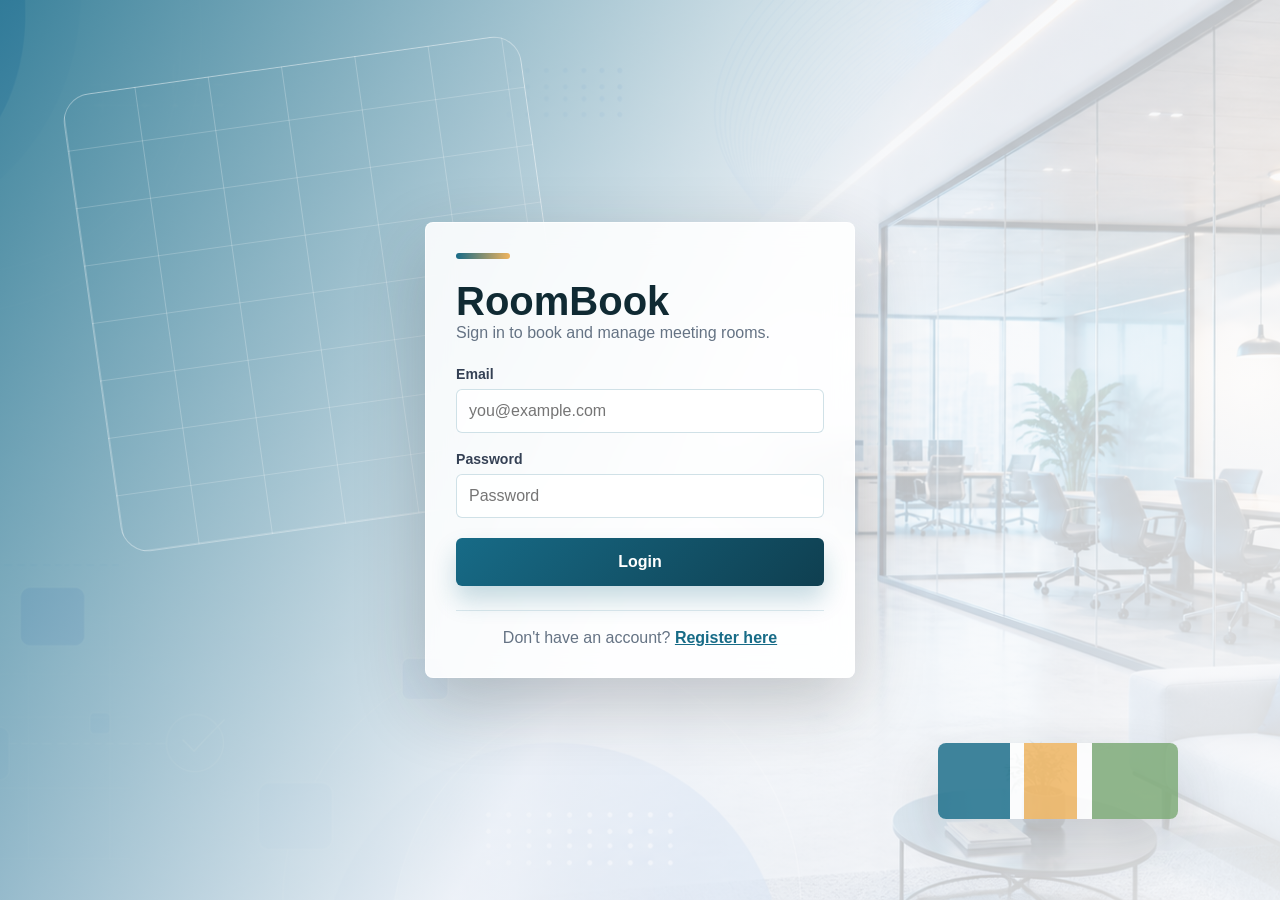
==== admin-dashboard.html @ e669f6e1 "Add admin analytics dashboard and enforce user for strong password creation" ====
<!DOCTYPE html>
<html>
<head>
    <meta name="viewport" content="width=device-width, initial-scale=1.0">
    <title>RoomBook Admin Analytics</title>
    <link rel="stylesheet" href="styles.css">
</head>
<body>

<main class="app-shell">
    <header class="topbar">
        <div class="brand">
            <h1>Admin Analytics</h1>
            <p>Booking statistics, room utilisation, user activity, and security metrics.</p>
        </div>
        <div class="user-actions">
            <p id="adminStatus" class="muted"></p>
            <button class="secondary" onclick="window.location.href='index.html'">Bookings</button>
            <button class="secondary" onclick="logout()">Logout</button>
        </div>
    </header>

    <section class="analytics-grid">
        <div class="metric-card">
            <span>Total Bookings</span>
            <strong id="totalBookings">0</strong>
        </div>
        <div class="metric-card">
            <span>Confirmed</span>
            <strong id="confirmedBookings">0</strong>
        </div>
        <div class="metric-card">
            <span>Cancelled</span>
            <strong id="cancelledBookings">0</strong>
        </div>
        <div class="metric-card">
            <span>Rooms</span>
            <strong id="totalRooms">0</strong>
        </div>
        <div class="metric-card">
            <span>Users</span>
            <strong id="totalUsers">0</strong>
        </div>
    </section>

    <section class="dashboard-grid">
        <div class="panel">
            <div class="panel-header">
                <h2>Room Utilisation</h2>
            </div>
            <div id="roomUtilisationList" class="report-list"></div>
        </div>

        <div class="panel">
            <div class="panel-header">
                <h2>Booking Trends</h2>
            </div>
            <div id="bookingTrendsList" class="report-list"></div>
        </div>

        <div class="panel">
            <div class="panel-header">
                <h2>User Activity</h2>
            </div>
            <div id="userActivityList" class="report-list"></div>
        </div>

        <div class="panel">
            <div class="panel-header">
                <h2>Security Metrics</h2>
            </div>
            <div class="security-grid">
                <div>
                    <span>Admin Users</span>
                    <strong id="adminUsers">0</strong>
                </div>
                <div>
                    <span>Standard Users</span>
                    <strong id="standardUsers">0</strong>
                </div>
                <div>
                    <span>Cancellation Rate</span>
                    <strong id="cancellationRate">0%</strong>
                </div>
                <div>
                    <span>Login Event Tracking</span>
                    <strong id="loginEventTracking">-</strong>
                </div>
            </div>
        </div>
    </section>

    <p id="analyticsResult" class="status-message"></p>
</main>

<script src="admin-dashboard.js"></script>
</body>
</html>
---- styles.css ----
:root {
    --bg: #f6f7f9;
    --surface: #ffffff;
    --surface-soft: #eef2f6;
    --text: #17202a;
    --muted: #657384;
    --line: #d8dee6;
    --primary: #176b87;
    --primary-hover: #12566c;
    --success-bg: #e8f6ef;
    --success-text: #17643a;
    --danger: #b42318;
    --danger-bg: #fff1f0;
    --shadow: 0 16px 40px rgba(23, 32, 42, 0.08);
}

* {
    box-sizing: border-box;
}

body {
    margin: 0;
    min-height: 100vh;
    font-family: Arial, Helvetica, sans-serif;
    color: var(--text);
    background:
        linear-gradient(rgba(246, 247, 249, 0.82), rgba(246, 247, 249, 0.9)),
        url("RoomBook-Bg.png") center / cover fixed;
}

button,
input,
select {
    font: inherit;
}

button {
    min-height: 42px;
    border: 0;
    border-radius: 6px;
    padding: 0 16px;
    color: #ffffff;
    background: var(--primary);
    cursor: pointer;
}

button:hover {
    background: var(--primary-hover);
}

button.secondary {
    color: var(--text);
    background: var(--surface-soft);
}

button.secondary:hover {
    background: #e0e7ef;
}

button.danger {
    color: var(--danger);
    background: var(--danger-bg);
}

button.danger:hover {
    background: #ffe1df;
}

input,
select {
    width: 100%;
    min-height: 44px;
    border: 1px solid var(--line);
    border-radius: 6px;
    padding: 0 12px;
    color: var(--text);
    background: #ffffff;
}

input:focus,
select:focus {
    outline: 3px solid rgba(23, 107, 135, 0.18);
    border-color: var(--primary);
}

label {
    display: block;
    margin-bottom: 7px;
    font-size: 0.88rem;
    font-weight: 700;
    color: #344054;
}

a {
    color: var(--primary);
    font-weight: 700;
}

.app-shell {
    width: min(1120px, calc(100% - 32px));
    margin: 0 auto;
    padding: 28px 0;
}

.topbar {
    display: flex;
    align-items: center;
    justify-content: space-between;
    gap: 18px;
    margin-bottom: 24px;
}

.brand {
    display: flex;
    flex-direction: column;
    gap: 4px;
}

.brand h1,
.auth-panel h1 {
    margin: 0;
    font-size: clamp(1.8rem, 4vw, 2.5rem);
    letter-spacing: 0;
}

.brand p,
.auth-panel p,
.muted {
    margin: 0;
    color: var(--muted);
}

.user-actions {
    display: flex;
    align-items: center;
    gap: 12px;
}

.layout-grid {
    display: grid;
    grid-template-columns: minmax(280px, 380px) 1fr;
    gap: 22px;
    align-items: start;
}

.dashboard-grid {
    display: grid;
    grid-template-columns: repeat(2, minmax(280px, 1fr));
    gap: 22px;
    align-items: start;
}

.analytics-grid {
    display: grid;
    grid-template-columns: repeat(5, minmax(140px, 1fr));
    gap: 14px;
    margin-bottom: 22px;
}

.metric-card {
    display: grid;
    gap: 8px;
    min-height: 112px;
    border: 1px solid var(--line);
    border-radius: 8px;
    padding: 18px;
    background: rgba(255, 255, 255, 0.94);
    box-shadow: var(--shadow);
}

.metric-card span,
.security-grid span {
    color: var(--muted);
    font-size: 0.86rem;
    font-weight: 700;
}

.metric-card strong {
    font-size: 2rem;
    line-height: 1;
}

.hidden {
    display: none;
}

.panel,
.auth-panel {
    border: 1px solid var(--line);
    border-radius: 8px;
    background: rgba(255, 255, 255, 0.94);
    box-shadow: var(--shadow);
}

.panel {
    padding: 22px;
}

.panel-header {
    display: flex;
    justify-content: space-between;
    gap: 12px;
    align-items: center;
    margin-bottom: 20px;
}

.panel h2 {
    margin: 0;
    font-size: 1.2rem;
}

.admin-panel {
    margin-bottom: 22px;
}

.admin-grid {
    display: grid;
    grid-template-columns: minmax(260px, 340px) 1fr;
    gap: 20px;
    align-items: start;
}

.form-grid {
    display: grid;
    gap: 16px;
}

.time-grid {
    display: grid;
    grid-template-columns: 1fr 1fr;
    gap: 12px;
}

.button-row {
    display: flex;
    gap: 10px;
    flex-wrap: wrap;
}

.status-message {
    min-height: 24px;
    margin: 18px 0 0;
    color: var(--muted);
}

.reservations-list {
    display: grid;
    gap: 12px;
    margin: 0;
    padding: 0;
    list-style: none;
}

.rooms-list {
    display: grid;
    gap: 12px;
    margin: 0;
    padding: 0;
    list-style: none;
}

.report-list {
    display: grid;
    gap: 12px;
}

.report-row {
    display: grid;
    grid-template-columns: 1fr auto;
    gap: 14px;
    align-items: center;
    border: 1px solid var(--line);
    border-radius: 8px;
    padding: 14px;
    background: #ffffff;
}

.report-main {
    display: grid;
    gap: 5px;
    min-width: 0;
}

.report-main span {
    color: var(--muted);
    overflow-wrap: anywhere;
}

.report-value {
    color: var(--primary);
    font-weight: 800;
    text-align: right;
}

.security-grid {
    display: grid;
    grid-template-columns: repeat(2, minmax(160px, 1fr));
    gap: 14px;
}

.security-grid div {
    display: grid;
    gap: 8px;
    border: 1px solid var(--line);
    border-radius: 8px;
    padding: 14px;
    background: #ffffff;
}

.security-grid strong {
    font-size: 1.15rem;
}

.reservation-item,
.room-item {
    display: grid;
    grid-template-columns: 1fr auto;
    gap: 14px;
    align-items: center;
    border: 1px solid var(--line);
    border-radius: 8px;
    padding: 14px;
    background: #ffffff;
}

.reservation-item.cancelled {
    background: #f3f5f7;
    color: var(--muted);
}

.reservation-main {
    display: grid;
    gap: 6px;
}

.room-main {
    display: grid;
    gap: 6px;
}

.room-actions {
    display: flex;
    gap: 8px;
    flex-wrap: wrap;
    justify-content: flex-end;
}

.reservation-room {
    font-weight: 800;
}

.reservation-meta {
    color: var(--muted);
}

.badge {
    width: fit-content;
    border-radius: 999px;
    padding: 4px 10px;
    font-size: 0.78rem;
    font-weight: 800;
    color: var(--success-text);
    background: var(--success-bg);
}

.badge.cancelled {
    color: var(--muted);
    background: #e2e7ec;
}

.empty-state {
    border: 1px dashed var(--line);
    border-radius: 8px;
    padding: 24px;
    color: var(--muted);
    text-align: center;
    background: #ffffff;
}

.reservations-history-action {
    display: flex;
    justify-content: flex-start;
    padding-top: 2px;
}

.auth-page {
    display: grid;
    place-items: center;
    min-height: 100vh;
    padding: 28px 16px;
}

.auth-panel {
    width: min(430px, 100%);
    padding: 30px;
}

.auth-panel form,
.auth-form {
    display: grid;
    gap: 16px;
    margin-top: 24px;
}

.auth-footer {
    margin-top: 22px;
    text-align: center;
}

.login-page {
    position: relative;
    overflow: hidden;
    background:
        linear-gradient(120deg, rgba(23, 107, 135, 0.82), rgba(246, 247, 249, 0.7) 54%, rgba(255, 255, 255, 0.88)),
        url("RoomBook-Bg.png") center / cover;
}

.login-page::before {
    content: "";
    position: absolute;
    inset: 7% auto auto 7%;
    width: min(460px, 64vw);
    height: min(460px, 64vw);
    border: 1px solid rgba(255, 255, 255, 0.34);
    border-radius: 28px;
    background:
        repeating-linear-gradient(
            90deg,
            rgba(255, 255, 255, 0.24) 0 1px,
            transparent 1px 74px
        ),
        repeating-linear-gradient(
            0deg,
            rgba(255, 255, 255, 0.2) 0 1px,
            transparent 1px 58px
        );
    transform: rotate(-8deg);
}

.login-page::after {
    content: "";
    position: absolute;
    right: max(20px, 8vw);
    bottom: max(22px, 9vh);
    width: 240px;
    height: 76px;
    border-radius: 8px;
    background:
        linear-gradient(90deg, #176b87 0 30%, #ffffff 30% 36%, #f0b45d 36% 58%, #ffffff 58% 64%, #7aa874 64% 100%);
    box-shadow: 0 24px 60px rgba(23, 32, 42, 0.18);
    opacity: 0.82;
}

.login-panel {
    position: relative;
    z-index: 1;
    border: 1px solid rgba(255, 255, 255, 0.68);
    background: rgba(255, 255, 255, 0.88);
    box-shadow: 0 26px 70px rgba(23, 32, 42, 0.24);
    backdrop-filter: blur(14px);
}

.login-panel::before {
    content: "";
    display: block;
    width: 54px;
    height: 6px;
    margin-bottom: 20px;
    border-radius: 999px;
    background: linear-gradient(90deg, var(--primary), #f0b45d);
}

.login-panel h1 {
    color: #102a33;
}

.login-panel .auth-form {
    gap: 18px;
}

.login-panel input {
    border-color: rgba(23, 107, 135, 0.2);
    background: rgba(255, 255, 255, 0.84);
    box-shadow: inset 0 1px 0 rgba(255, 255, 255, 0.7);
}

.login-panel button {
    min-height: 48px;
    margin-top: 2px;
    background: linear-gradient(135deg, #176b87, #0f3f50);
    box-shadow: 0 14px 24px rgba(23, 107, 135, 0.24);
    font-weight: 800;
}

.login-panel button:hover {
    background: linear-gradient(135deg, #1a7797, #12566c);
}

.login-panel .auth-footer {
    padding-top: 18px;
    border-top: 1px solid rgba(23, 107, 135, 0.14);
}

@media (max-width: 760px) {
    .topbar,
    .user-actions,
    .layout-grid,
    .dashboard-grid,
    .analytics-grid,
    .admin-grid,
    .reservation-item,
    .room-item,
    .report-row,
    .security-grid {
        grid-template-columns: 1fr;
    }

    .topbar,
    .user-actions {
        align-items: stretch;
    }

    .layout-grid {
        display: grid;
    }

    .time-grid {
        grid-template-columns: 1fr;
    }

    .reservation-item button,
    .room-actions button {
        width: 100%;
    }

    .room-actions {
        justify-content: stretch;
    }

    .report-value {
        text-align: left;
    }

    .login-page::before {
        inset: 4% auto auto -24%;
    }

    .login-page::after {
        right: 16px;
        bottom: 16px;
        width: 160px;
        height: 52px;
    }
}
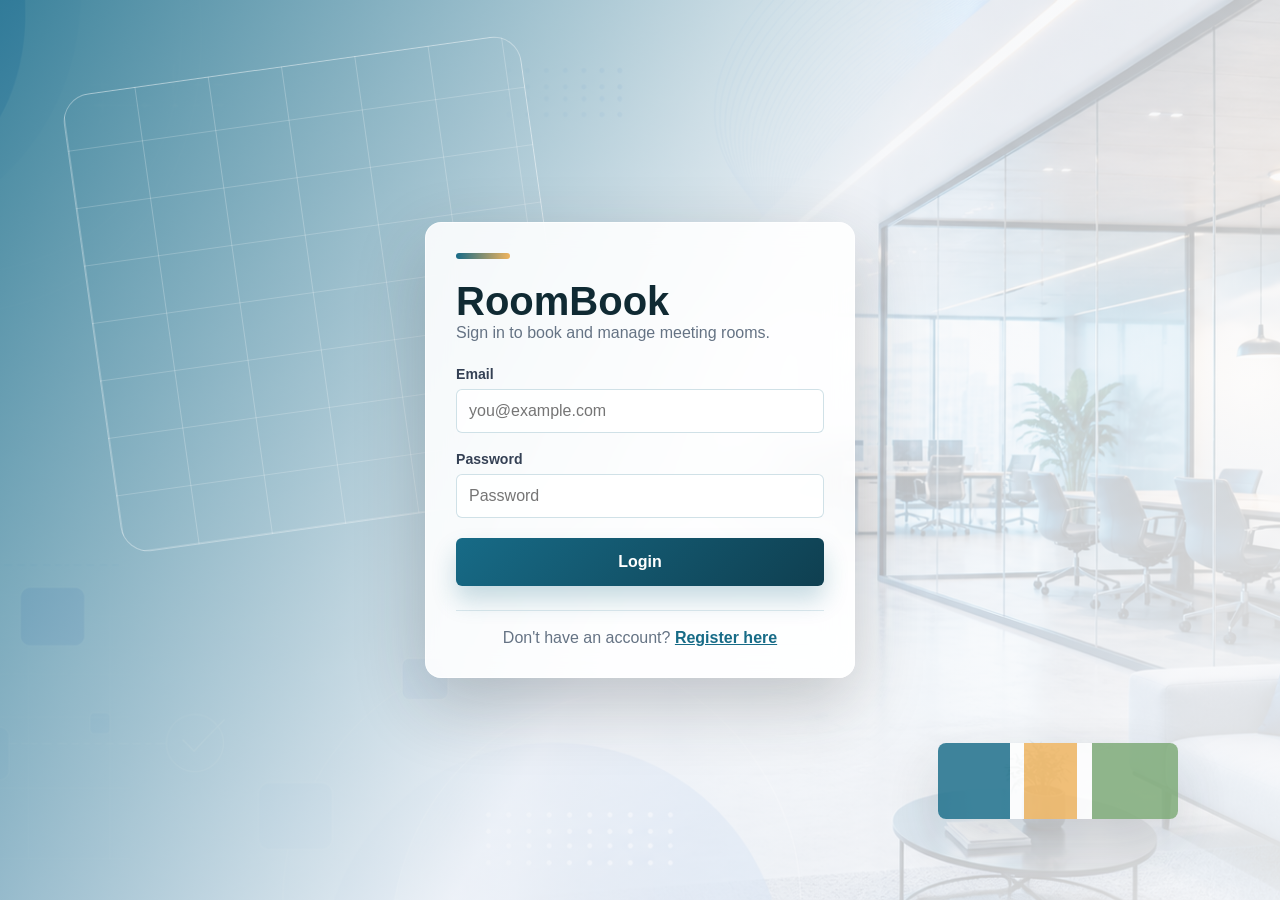
==== commit c956989b: "added admin user management and session token" ====
--- a/admin-dashboard.html
+++ b/admin-dashboard.html
@@ -40,6 +40,41 @@
         <div class="metric-card">
             <span>Users</span>
             <strong id="totalUsers">0</strong>
+        </div>
+    </section>
+
+    <section class="panel admin-panel">
+        <div class="panel-header">
+            <h2>User Management</h2>
+        </div>
+        <div class="user-management-grid">
+            <form id="createUserForm" class="form-grid">
+                <div>
+                    <label for="newUserName">Name</label>
+                    <input type="text" id="newUserName" required>
+                </div>
+                <div>
+                    <label for="newUserEmail">Email</label>
+                    <input type="email" id="newUserEmail" required>
+                </div>
+                <div>
+                    <label for="newUserPassword">Password</label>
+                    <input type="password" id="newUserPassword" required>
+                </div>
+                <div>
+                    <label for="newUserRole">Role</label>
+                    <select id="newUserRole" required>
+                        <option value="USER">User</option>
+                        <option value="ADMIN">Admin</option>
+                    </select>
+                </div>
+                <button type="submit">Create User</button>
+            </form>
+
+            <div>
+                <div id="adminUserList" class="users-list"></div>
+                <p id="userManagementResult" class="status-message"></p>
+            </div>
         </div>
     </section>
 
--- a/styles.css
+++ b/styles.css
@@ -154,18 +154,28 @@
     display: grid;
     grid-template-columns: repeat(5, minmax(140px, 1fr));
     gap: 14px;
-    margin-bottom: 22px;
+    margin-bottom: 24px;
 }
 
 .metric-card {
+    position: relative;
     display: grid;
     gap: 8px;
-    min-height: 112px;
+    min-height: 118px;
     border: 1px solid var(--line);
-    border-radius: 8px;
+    border-radius: 14px;
     padding: 18px;
-    background: rgba(255, 255, 255, 0.94);
+    background: linear-gradient(135deg, rgba(255, 255, 255, 0.97), rgba(233, 243, 248, 0.95));
     box-shadow: var(--shadow);
+    overflow: hidden;
+}
+
+.metric-card::before {
+    content: "";
+    position: absolute;
+    inset: 0 auto 0 0;
+    width: 4px;
+    background: linear-gradient(180deg, var(--primary), #6ed5ff);
 }
 
 .metric-card span,
@@ -173,11 +183,14 @@
     color: var(--muted);
     font-size: 0.86rem;
     font-weight: 700;
+    text-transform: uppercase;
+    letter-spacing: 0.08em;
 }
 
 .metric-card strong {
-    font-size: 2rem;
+    font-size: 2.05rem;
     line-height: 1;
+    color: var(--primary);
 }
 
 .hidden {
@@ -187,9 +200,10 @@
 .panel,
 .auth-panel {
     border: 1px solid var(--line);
-    border-radius: 8px;
-    background: rgba(255, 255, 255, 0.94);
+    border-radius: 16px;
+    background: rgba(255, 255, 255, 0.96);
     box-shadow: var(--shadow);
+    backdrop-filter: blur(6px);
 }
 
 .panel {
@@ -201,21 +215,39 @@
     justify-content: space-between;
     gap: 12px;
     align-items: center;
-    margin-bottom: 20px;
+    margin-bottom: 16px;
+    padding-bottom: 12px;
+    border-bottom: 1px solid var(--line);
 }
 
 .panel h2 {
     margin: 0;
     font-size: 1.2rem;
+    color: var(--primary);
 }
 
 .admin-panel {
     margin-bottom: 22px;
 }
 
+.account-panel {
+    margin-top: 22px;
+}
+
+.account-form {
+    max-width: 520px;
+}
+
 .admin-grid {
     display: grid;
     grid-template-columns: minmax(260px, 340px) 1fr;
+    gap: 20px;
+    align-items: start;
+}
+
+.user-management-grid {
+    display: grid;
+    grid-template-columns: minmax(260px, 320px) 1fr;
     gap: 20px;
     align-items: start;
 }
@@ -259,12 +291,12 @@
     list-style: none;
 }
 
-.report-list {
+.users-list {
     display: grid;
     gap: 12px;
 }
 
-.report-row {
+.user-row {
     display: grid;
     grid-template-columns: 1fr auto;
     gap: 14px;
@@ -275,6 +307,47 @@
     background: #ffffff;
 }
 
+.user-row-main {
+    display: grid;
+    gap: 6px;
+    min-width: 0;
+}
+
+.user-row-main span {
+    color: var(--muted);
+    overflow-wrap: anywhere;
+}
+
+.user-row-actions {
+    display: grid;
+    grid-template-columns: 128px 92px;
+    gap: 8px;
+    align-items: center;
+}
+
+.report-list {
+    display: grid;
+    gap: 12px;
+}
+
+.report-row {
+    display: grid;
+    grid-template-columns: 1fr auto;
+    gap: 14px;
+    align-items: center;
+    border: 1px solid var(--line);
+    border-left: 4px solid var(--primary);
+    border-radius: 12px;
+    padding: 14px;
+    background: linear-gradient(135deg, #ffffff, #f7fbfd);
+    transition: transform 0.15s ease, box-shadow 0.15s ease;
+}
+
+.report-row:hover {
+    transform: translateY(-1px);
+    box-shadow: 0 10px 20px rgba(23, 107, 135, 0.1);
+}
+
 .report-main {
     display: grid;
     gap: 5px;
@@ -302,13 +375,45 @@
     display: grid;
     gap: 8px;
     border: 1px solid var(--line);
-    border-radius: 8px;
+    border-left: 4px solid var(--primary);
+    border-radius: 12px;
     padding: 14px;
-    background: #ffffff;
+    background: linear-gradient(135deg, #ffffff, #f7fbfd);
 }
 
 .security-grid strong {
     font-size: 1.15rem;
+    color: var(--primary);
+}
+
+@media (max-width: 960px) {
+    .analytics-grid {
+        grid-template-columns: repeat(2, minmax(140px, 1fr));
+    }
+
+    .dashboard-grid {
+        grid-template-columns: 1fr;
+    }
+}
+
+@media (max-width: 640px) {
+    .analytics-grid {
+        grid-template-columns: 1fr;
+    }
+
+    .security-grid {
+        grid-template-columns: 1fr;
+    }
+
+    .topbar {
+        flex-direction: column;
+        align-items: flex-start;
+    }
+
+    .user-actions {
+        width: 100%;
+        flex-wrap: wrap;
+    }
 }
 
 .reservation-item,
@@ -508,8 +613,10 @@
     .dashboard-grid,
     .analytics-grid,
     .admin-grid,
+    .user-management-grid,
     .reservation-item,
     .room-item,
+    .user-row,
     .report-row,
     .security-grid {
         grid-template-columns: 1fr;
@@ -535,6 +642,14 @@
 
     .room-actions {
         justify-content: stretch;
+    }
+
+    .user-row-actions {
+        grid-template-columns: 1fr;
+    }
+
+    .user-row-actions button {
+        width: 100%;
     }
 
     .report-value {
